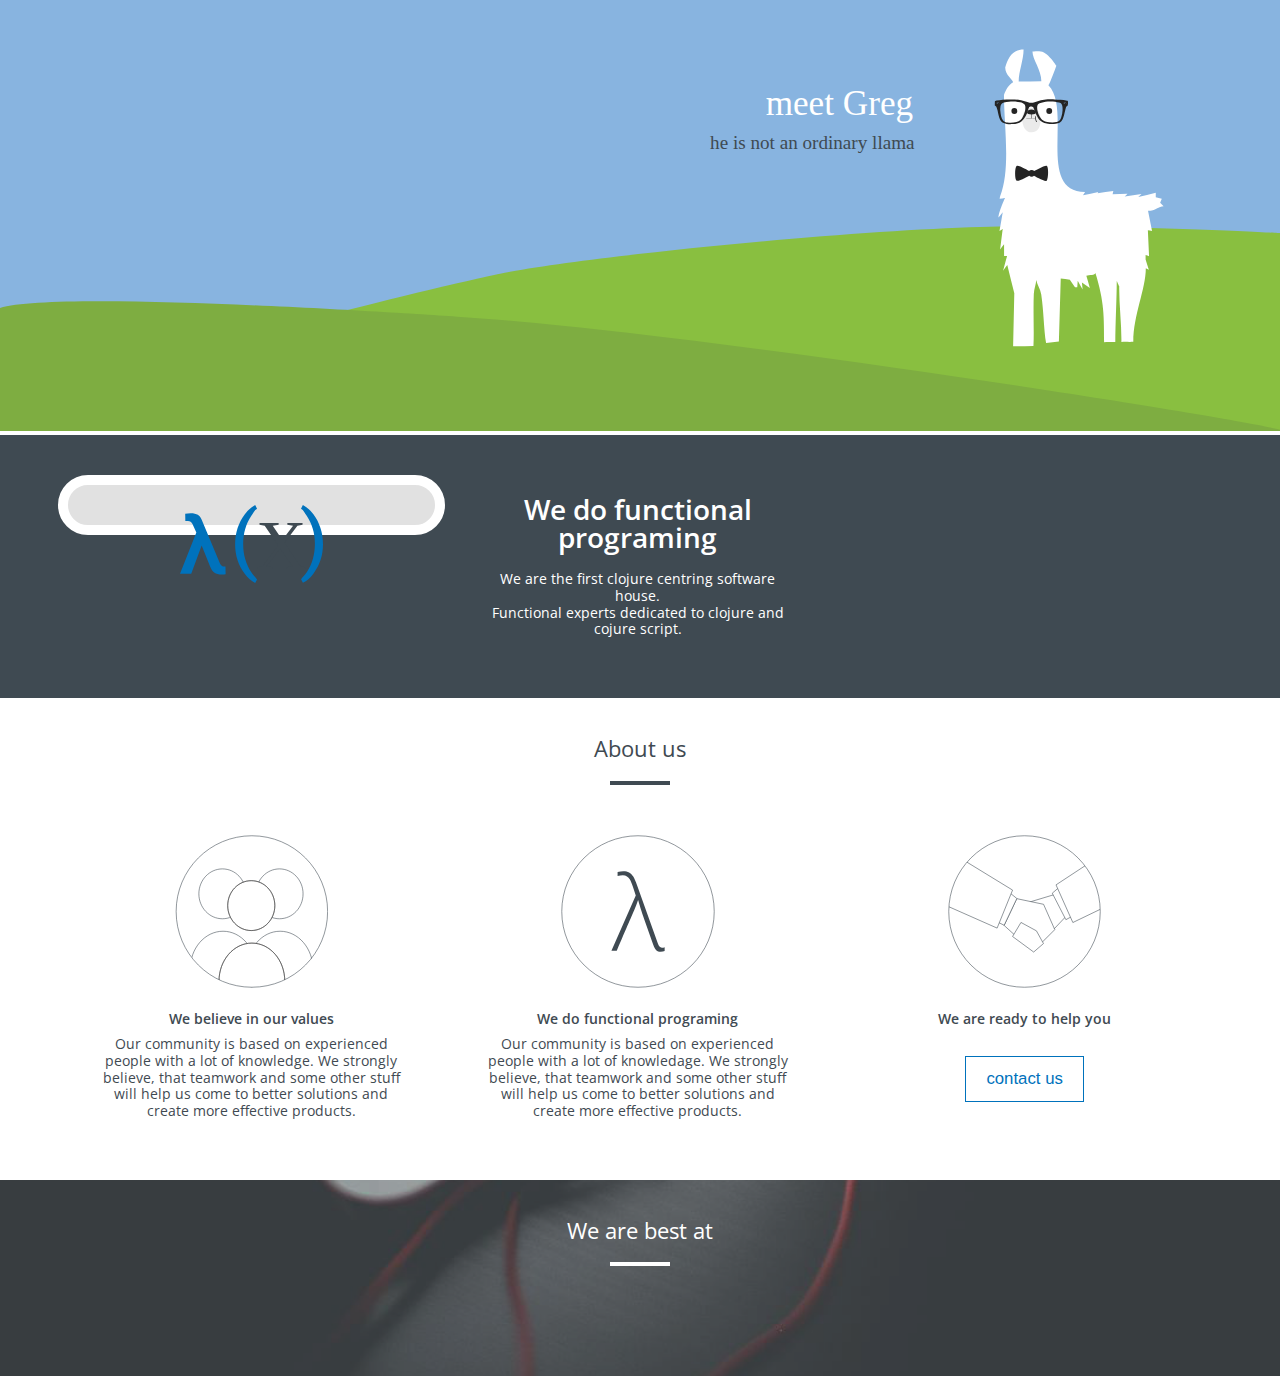
==== index.html @ 120fa84e "Initial commit: * main section * about us section * slogan section * started technologies" ====
<!DOCTYPE html>
<html>
<head lang="en">
    <meta charset="UTF-8">
    <title>LambdaX Website</title>
    <link href='https://fonts.googleapis.com/css?family=Open+Sans:400,300,600,700&subset=latin,latin-ext' rel='stylesheet' type='text/css'>
    <link type="text/css" rel="stylesheet" href="css/main.css" />
</head>
<body>

    <section id="main" class="full-width">
        <img src="img/greg.svg" alt="Greg the programmer" />
        <img src="img/over-greg.svg" alt="over" class="hover-image" />
    </section>
    <section id="slogan" class="dark-theme slogan">
        <div class="page-width">
            <a href="index.html" title="Our awesome website" class="inline-block logo"><img src="img/lambdax-short.svg" alt="LambdaX" /></a>
            <div class="inline-block">
                <h1>We do functional programing</h1>
                <p>We are the first clojure centring software house.<br/>
                    Functional experts dedicated to clojure and cojure script.</p>
            </div>

        </div>
    </section>
    <section id="about-us" class="light-theme about-us">
        <div class="page-width">
            <h1 class="page-title">About us<br/><span></span></h1>
            <div class="rp-container">
                <div class="inline-block">
                    <img src="img/icon-we.svg" alt="Our culture" />
                    <h3>We believe in our values</h3>
                    <p>Our community is based on experienced people with a lot of knowledge. We strongly believe, that
                        teamwork and some other stuff will help us come to better solutions and create more effective products.   </p>
                </div>
                <div class="inline-block">
                    <img src="img/icon-fp.svg" alt="Our culture" />
                    <h3>We do functional programing</h3>
                    <p>Our community is based on experienced people with a lot of knowledage. We strongly believe, that
                        teamwork and some other stuff will help us come to better solutions and create more effective products.   </p>
                </div>
                <div class="inline-block">
                    <img src="img/icon-contact.svg" alt="Our culture" />
                    <h3>We are ready to help you</h3>
                    <button class="btn contact-us">contact us</button>
                </div>

            </div>
        </div>
    </section>

    <section id="technologies" class="dark-theme technologies">
        <div class="page-width">
            <h1 class="page-title">We are best at<br/><span></span></h1>
            <div class="rp-container">
                <div class="inline-block">
                </div>
                <div class="inline-block">
                </div>
                <div class="inline-block">
                </div>

            </div>
        </div>
    </section>

</body>
</html>
---- css/main.css ----
body, html {
    font-family: 'Open Sans', sans-serif;
    font-size: 14px;
    margin: 0;
    padding: 0;
}

section {
    position: relative
}

p {
    margin: 0;
    padding: 0;
    line-height: 1.2em;
}

h1,h2,h3 {
    font-weight: 600;
    margin: 0;
    padding:0;
}

h1 {
    font-size: 2em;
    line-height: 1em;
}

h3 {
    font-size: 1em;
    line-height: 1em;
    font-weight: 600;
    margin-bottom: 10px;

}

.page-title {
    font-weight: 400;
    font-size: 1.6em;
    text-align: center;
    margin-bottom: 30px;
}

.page-title span {
    display: block;
    margin: 20px auto;
    width: 60px;
    border-bottom: 4px solid #3f4a52;
}

.dark-theme .page-title span {
    border-color: #ffffff;
}

.page-width {
    width:1200px;
    max-width: 100%;
    margin: auto auto;
    padding: 40px 20px;
    -webkit-box-sizing: border-box;
    -moz-box-sizing: border-box;
    box-sizing: border-box;
}

.dark-theme {
    background: #3f4a52;
    color: #ffffff;
}

.light-theme {
    color: #3f4a52
}

.inline-block {
    display: inline-block;
    vertical-align: middle;

}


.btn {
    display: block;
    line-height: 1.4em;
    color: #0072bc;
    background: none;
    border: 1px solid #0072bc;
    font-size: 1.2em;
    padding: 10px 20px;
    margin: 30px auto 10px;
    outline: none;
}

.btn:hover {
    background: #0072bc;
    color: #ffffff
}


/****************** main website ********************/

.hover-image {
    position: absolute;
    bottom: 0;
    width: 100%;
}

/****************** slogan **********************/

.logo {
    width: 100px;
    height: 40px;
    background: #e1e1e1;
    border: 10px solid #ffffff;
    -webkit-border-radius: 100px;
    -moz-border-radius: 100px;
    border-radius: 100px;
    text-align: center;
    padding: 30px 0px;
    margin: 0 30px 20px 0;
}

.logo img {
    width: 70%
}

.slogan h1 {
    margin-bottom: 20px;
}


/******************* about us *********************/

.inline-block {
    width: 33.3333%;
    -webkit-box-sizing: border-box;
    -moz-box-sizing: border-box;
    box-sizing: border-box;
    padding: 20px 40px;
    text-align: center;
    margin: 0 -2px;
    vertical-align: top;

}

.inline-block img {
    width: 50%;
    margin-bottom: 20px;
}


/***************** technologies *****************/

.technologies {
    background: url('../img/tech-bg.png') no-repeat center center;
    background-attachment: fixed;
    background-size: cover;
}



@media screen and (max-width: 768px) {
    .logo {margin: 20px auto; display: block;}
    .slogan {text-align: center}

    .about-us .inline-block {
        width: 100%
    }
}
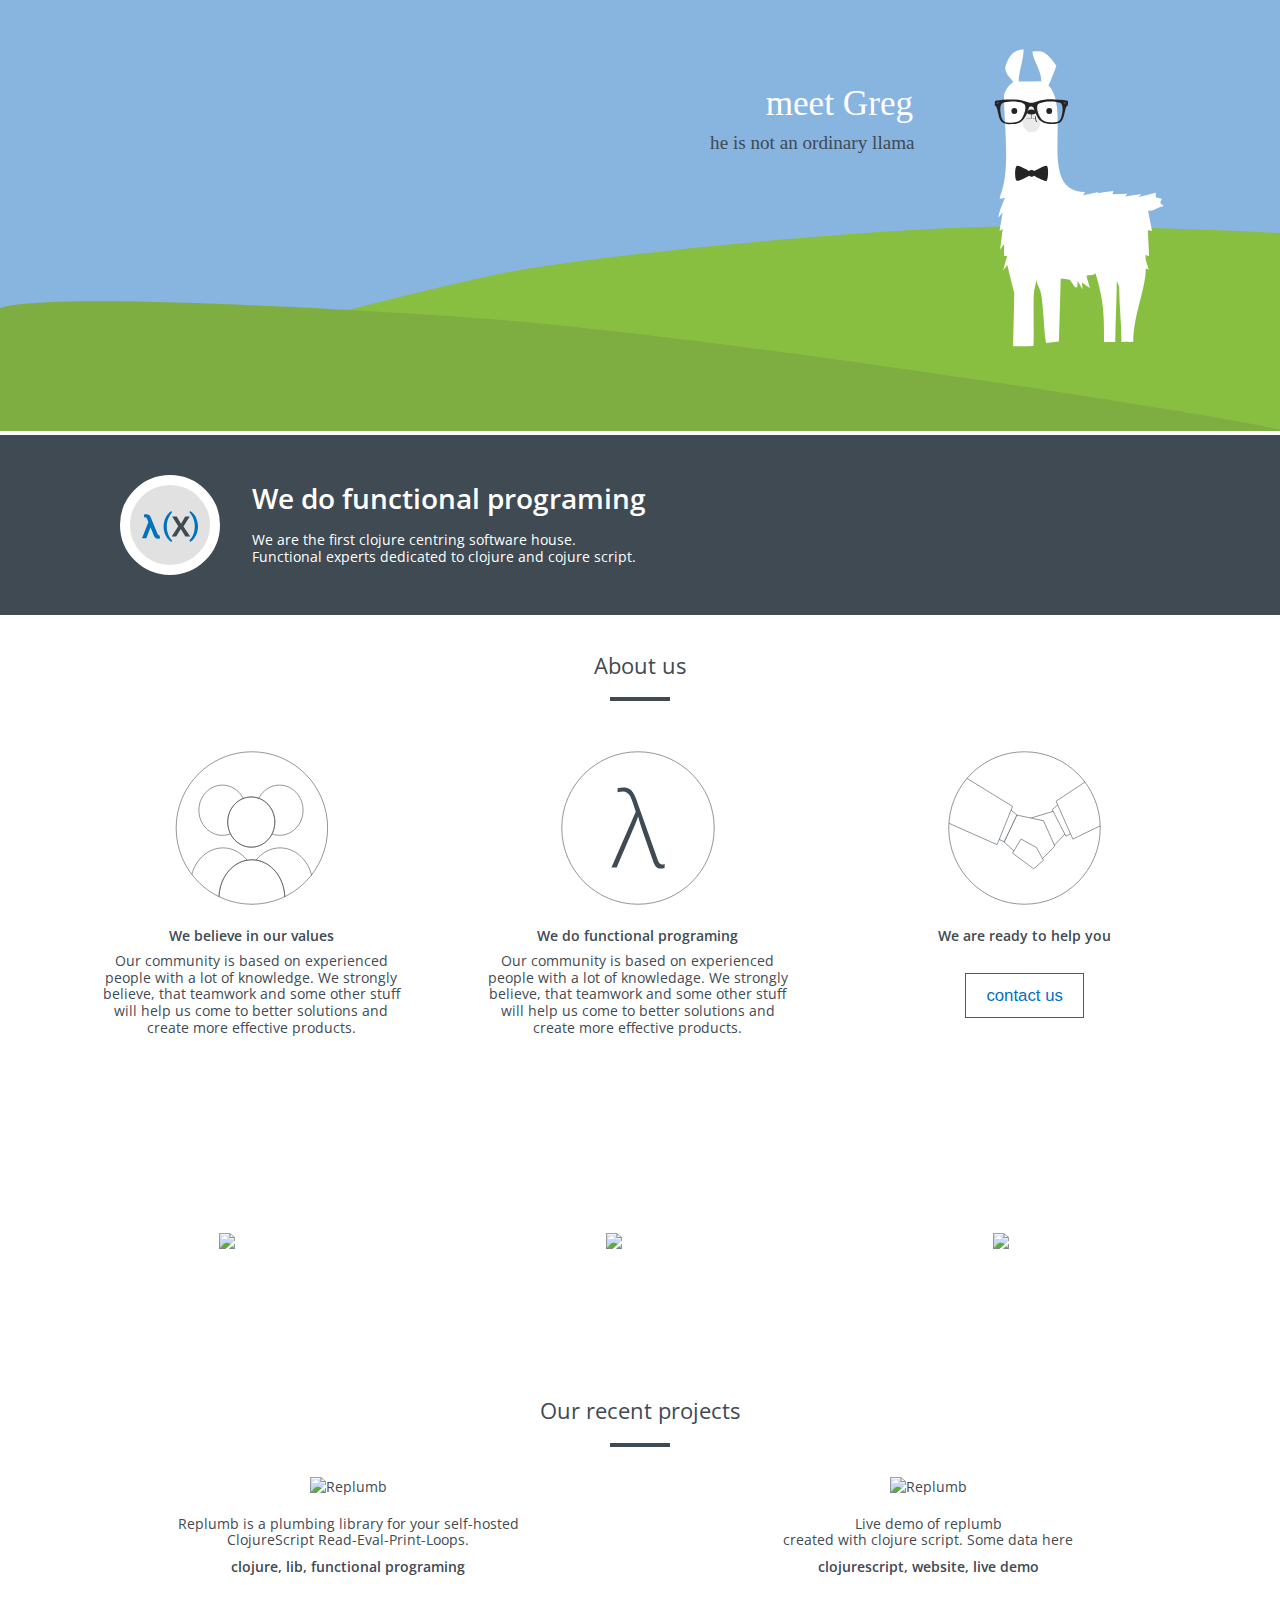
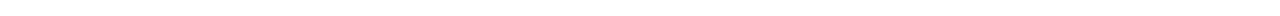
==== commit 4f4a8fa1: "some fixes in done sections" ====
--- a/index.html
+++ b/index.html
@@ -15,7 +15,7 @@
     <section id="slogan" class="dark-theme slogan">
         <div class="page-width">
             <a href="index.html" title="Our awesome website" class="inline-block logo"><img src="img/lambdax-short.svg" alt="LambdaX" /></a>
-            <div class="inline-block">
+            <div class="inline-block slogan">
                 <h1>We do functional programing</h1>
                 <p>We are the first clojure centring software house.<br/>
                     Functional experts dedicated to clojure and cojure script.</p>
@@ -54,15 +54,43 @@
             <h1 class="page-title">We are best at<br/><span></span></h1>
             <div class="rp-container">
                 <div class="inline-block">
+                    <img src="img/cljs.svg" alt="Clojure" />
+                    <h2>Clojure Script</h2>
                 </div>
                 <div class="inline-block">
+                    <img src="img/clojure.svg" alt="Clojure" />
+                    <h2>Clojure</h2>
                 </div>
                 <div class="inline-block">
+                    <img src="img/cljs.svg" alt="Clojure" />
+                    <h2>Clojure Script</h2>
                 </div>
 
             </div>
         </div>
     </section>
 
+    <section id="projects" class="light-theme projects">
+        <div class="page-width">
+            <h1 class="page-title">Our recent projects<br/><span></span></h1>
+            <div class="rp-container">
+                <div class="inline-block">
+                    <img src="img/replumb.svg" alt="Replumb" />
+                    <p>Replumb is a plumbing library for your self-hosted<br/>
+                        ClojureScript Read-Eval-Print-Loops.
+                    </p>
+                    <p class="tags">clojure, lib, functional programing</p>
+
+                </div>
+                <div class="inline-block">
+                    <img src="img/replumb.svg" alt="Replumb" />
+                    <p>Live demo of replumb<br/>
+                        created with clojure script. Some data here</p>
+                    <p class="tags">clojurescript, website, live demo</p>
+                </div>
+            </div>
+        </div>
+    </section>
+
 </body>
 </html>--- a/css/main.css
+++ b/css/main.css
@@ -74,7 +74,11 @@
 .inline-block {
     display: inline-block;
     vertical-align: middle;
-
+    -webkit-box-sizing: border-box;
+    -moz-box-sizing: border-box;
+    box-sizing: border-box;
+    text-align: center;
+    margin: 0 -2px;
 }
 
 
@@ -106,21 +110,27 @@
 
 /****************** slogan **********************/
 
-.logo {
+
+.inline-block.logo {
     width: 100px;
-    height: 40px;
+    height: 100px;
     background: #e1e1e1;
     border: 10px solid #ffffff;
     -webkit-border-radius: 100px;
     -moz-border-radius: 100px;
     border-radius: 100px;
     text-align: center;
-    padding: 30px 0px;
-    margin: 0 30px 20px 0;
+    padding: 26px 0px;
+    margin: 0 30px 0px 60px;
 }
 
-.logo img {
+.inline-block.logo img {
     width: 70%
+}
+
+.inline-block.slogan {
+    width: 70%;
+    text-align: left;
 }
 
 .slogan h1 {
@@ -130,15 +140,11 @@
 
 /******************* about us *********************/
 
-.inline-block {
+
+.about-us .inline-block, .technologies .inline-block {
     width: 33.3333%;
-    -webkit-box-sizing: border-box;
-    -moz-box-sizing: border-box;
-    box-sizing: border-box;
+    vertical-align: top;
     padding: 20px 40px;
-    text-align: center;
-    margin: 0 -2px;
-    vertical-align: top;
 
 }
 
@@ -153,16 +159,33 @@
 .technologies {
     background: url('../img/tech-bg.png') no-repeat center center;
     background-attachment: fixed;
-    background-size: cover;
+    background-size: 100%;
+}
+
+.technologies h2 {
+    text-transform: uppercase;
+}
+
+
+/**************** projects ********************/
+
+.projects .inline-block{
+    width: 50%;
+}
+
+.tags {
+    font-weight: 600;
+    margin-top: 10px;
 }
 
 
 
+
 @media screen and (max-width: 768px) {
-    .logo {margin: 20px auto; display: block;}
+    .inline-block.logo {margin: 20px auto; display: block;}
     .slogan {text-align: center}
 
-    .about-us .inline-block {
+    .inline-block {
         width: 100%
     }
 }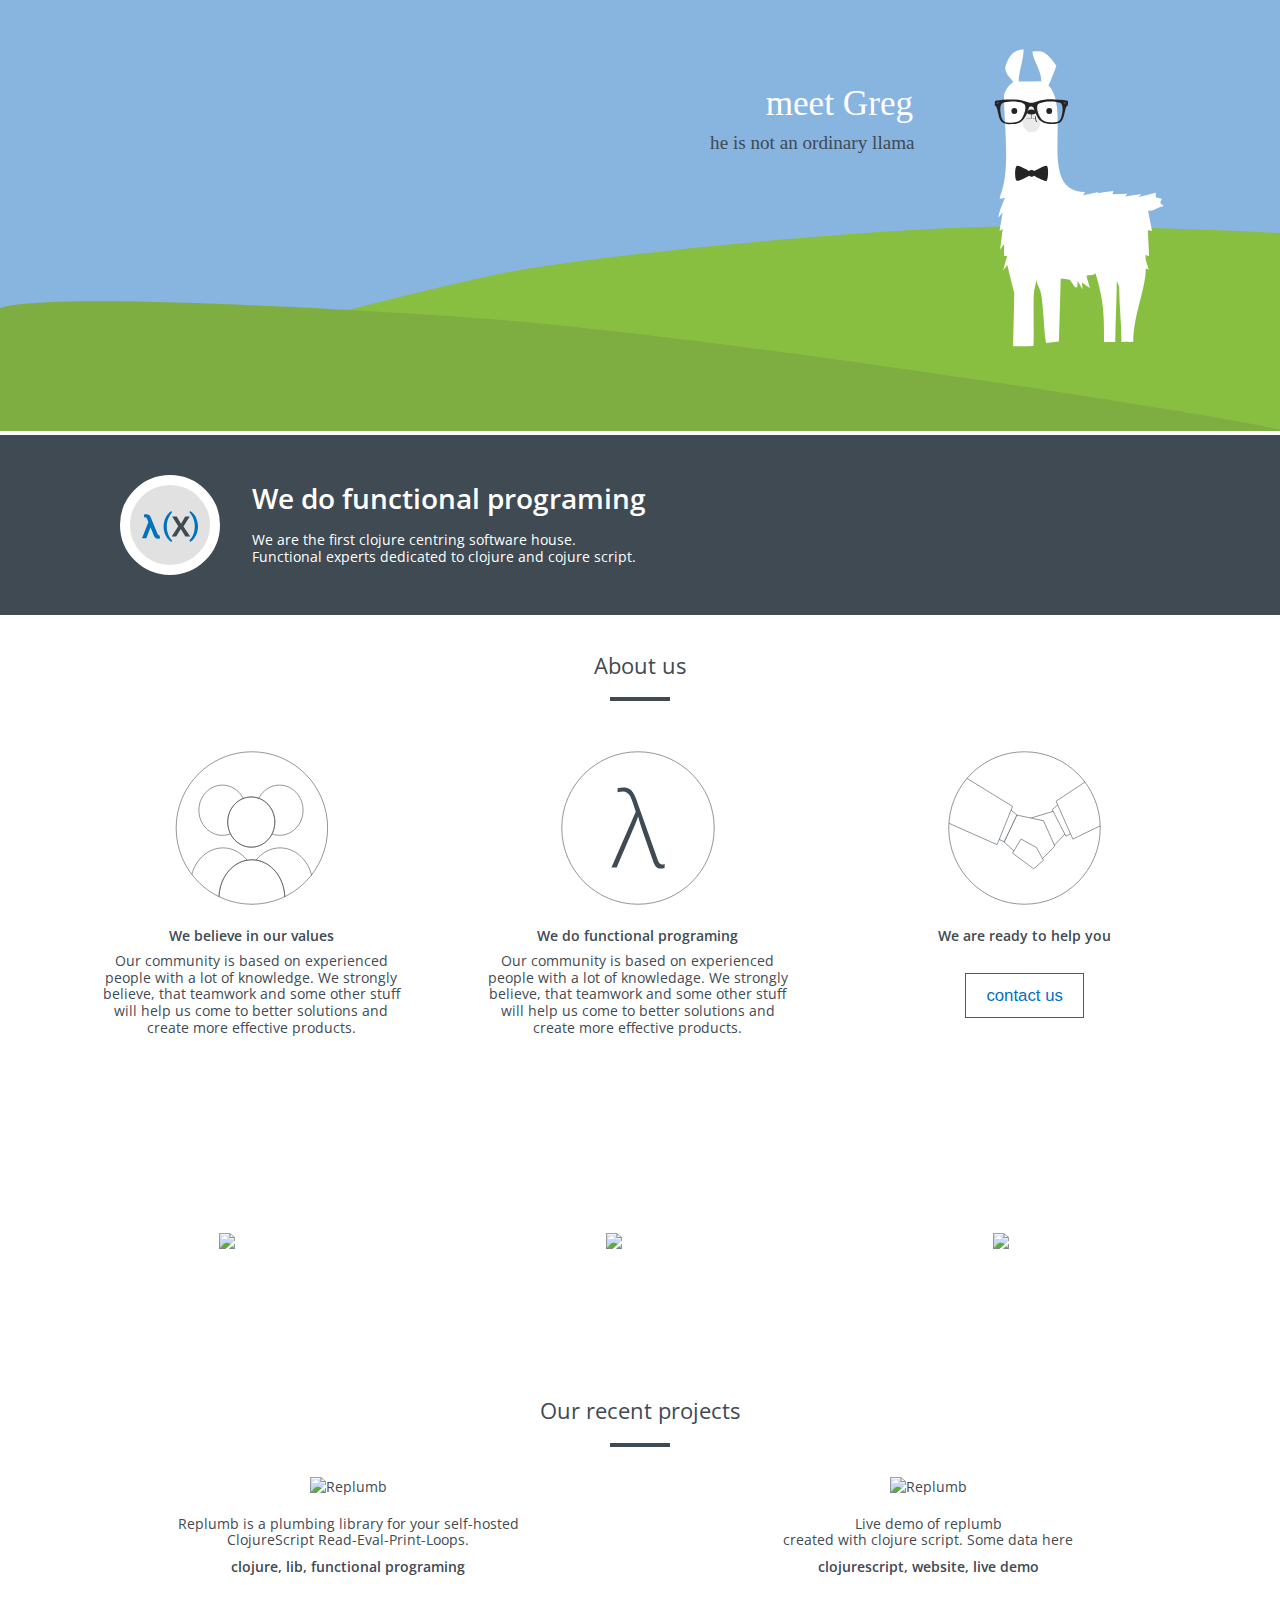
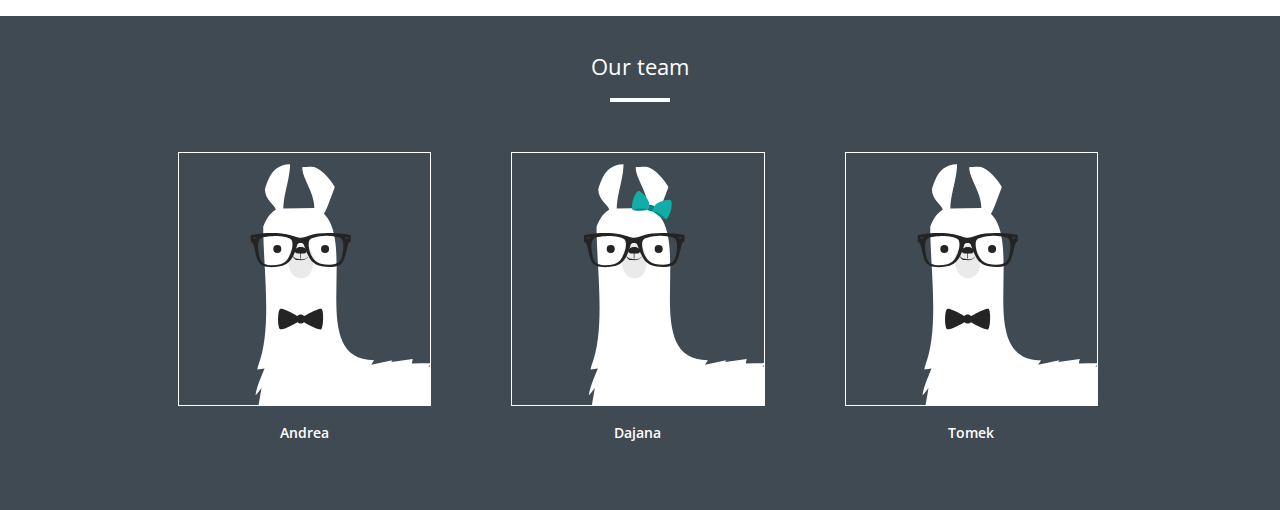
==== commit e0c3f528: "added team section" ====
--- a/index.html
+++ b/index.html
@@ -26,7 +26,7 @@
     <section id="about-us" class="light-theme about-us">
         <div class="page-width">
             <h1 class="page-title">About us<br/><span></span></h1>
-            <div class="rp-container">
+            <div class="rp-container three-part">
                 <div class="inline-block">
                     <img src="img/icon-we.svg" alt="Our culture" />
                     <h3>We believe in our values</h3>
@@ -52,7 +52,7 @@
     <section id="technologies" class="dark-theme technologies">
         <div class="page-width">
             <h1 class="page-title">We are best at<br/><span></span></h1>
-            <div class="rp-container">
+            <div class="rp-container three-part">
                 <div class="inline-block">
                     <img src="img/cljs.svg" alt="Clojure" />
                     <h2>Clojure Script</h2>
@@ -92,5 +92,42 @@
         </div>
     </section>
 
+    <section id="team" class="dark-theme team">
+        <div class="page-width">
+            <h1 class="page-title">Our team<br/><span></span></h1>
+            <div class="rp-container three-part">
+                <div class="inline-block">
+                    <div class="image">
+                        <img src="img/boy.svg" alt="Andrea" class="animated" />
+                        <div class="egg animated">
+                            <p>Hello there!</p>
+                        </div>
+                    </div>
+
+                    <h3>Andrea</h3>
+                </div>
+                <div class="inline-block">
+                    <div class="image">
+                        <img src="img/girl.svg" alt="Dajana" class="animated" />
+                        <div class="egg animated">
+                            <p>Hello there!</p>
+                        </div>
+                    </div>
+                    <h3>Dajana</h3>
+                </div>
+                <div class="inline-block">
+                    <div class="image">
+                        <img src="img/boy.svg" alt="Tomek" class="animated" />
+                        <div class="egg animated">
+                            <p>Hello there!</p>
+                        </div>
+                    </div>
+                    <h3>Tomek</h3>
+                </div>
+
+            </div>
+        </div>
+    </section>
+
 </body>
 </html>--- a/css/main.css
+++ b/css/main.css
@@ -99,6 +99,14 @@
     color: #ffffff
 }
 
+.animated {
+    -webkit-transition: all 300ms ease-in-out;
+    -moz-transition: all 300ms ease-in-out;
+    -ms-transition: all 300ms ease-in-out;
+    -o-transition: all 300ms ease-in-out;
+    transition: all 300ms ease-in-out;
+}
+
 
 /****************** main website ********************/
 
@@ -106,6 +114,7 @@
     position: absolute;
     bottom: 0;
     width: 100%;
+    z-index: 999;
 }
 
 /****************** slogan **********************/
@@ -141,7 +150,7 @@
 /******************* about us *********************/
 
 
-.about-us .inline-block, .technologies .inline-block {
+.three-part .inline-block {
     width: 33.3333%;
     vertical-align: top;
     padding: 20px 40px;
@@ -159,7 +168,7 @@
 .technologies {
     background: url('../img/tech-bg.png') no-repeat center center;
     background-attachment: fixed;
-    background-size: 100%;
+    background-size: cover;
 }
 
 .technologies h2 {
@@ -179,13 +188,62 @@
 }
 
 
+/***************** team ***********************/
+
+.team .rp-container {
+    padding: 0px 80px
+}
+
+.team .inline-block img{
+    width: 100%;
+    margin: 0;
+    bottom: 0;
+    vertical-align: bottom;
+}
+
+.team .image {
+    margin: 0 auto 20px;
+    border: 1px solid #ffffff;
+    position: relative;
+    overflow: hidden;
+}
+
+.egg {
+    position: absolute;
+    top: 0;
+    width: 100%;
+    height: 100%;
+    background: rgba(255, 255, 255, 0.6);
+    color: #3f4a52;
+    text-align: center;
+    font-size: 3em;
+    opacity: 0;
+}
+
+.egg p {
+    margin: 30px 0
+}
+
+.team .image:hover img {
+    -moz-transform: rotate(-90deg);
+    -webkit-transform: rotate(-90deg);
+    -o-transform: rotate(-90deg);
+    -ms-transform: rotate(-90deg);
+    transform: rotate(-90deg);
+}
+
+.team .image:hover .egg {
+    opacity: 1;
+}
 
 
 @media screen and (max-width: 768px) {
     .inline-block.logo {margin: 20px auto; display: block;}
     .slogan {text-align: center}
 
-    .inline-block {
+    .three-part .inline-block {
         width: 100%
     }
+
+    .team .rp-container { padding: 0}
 }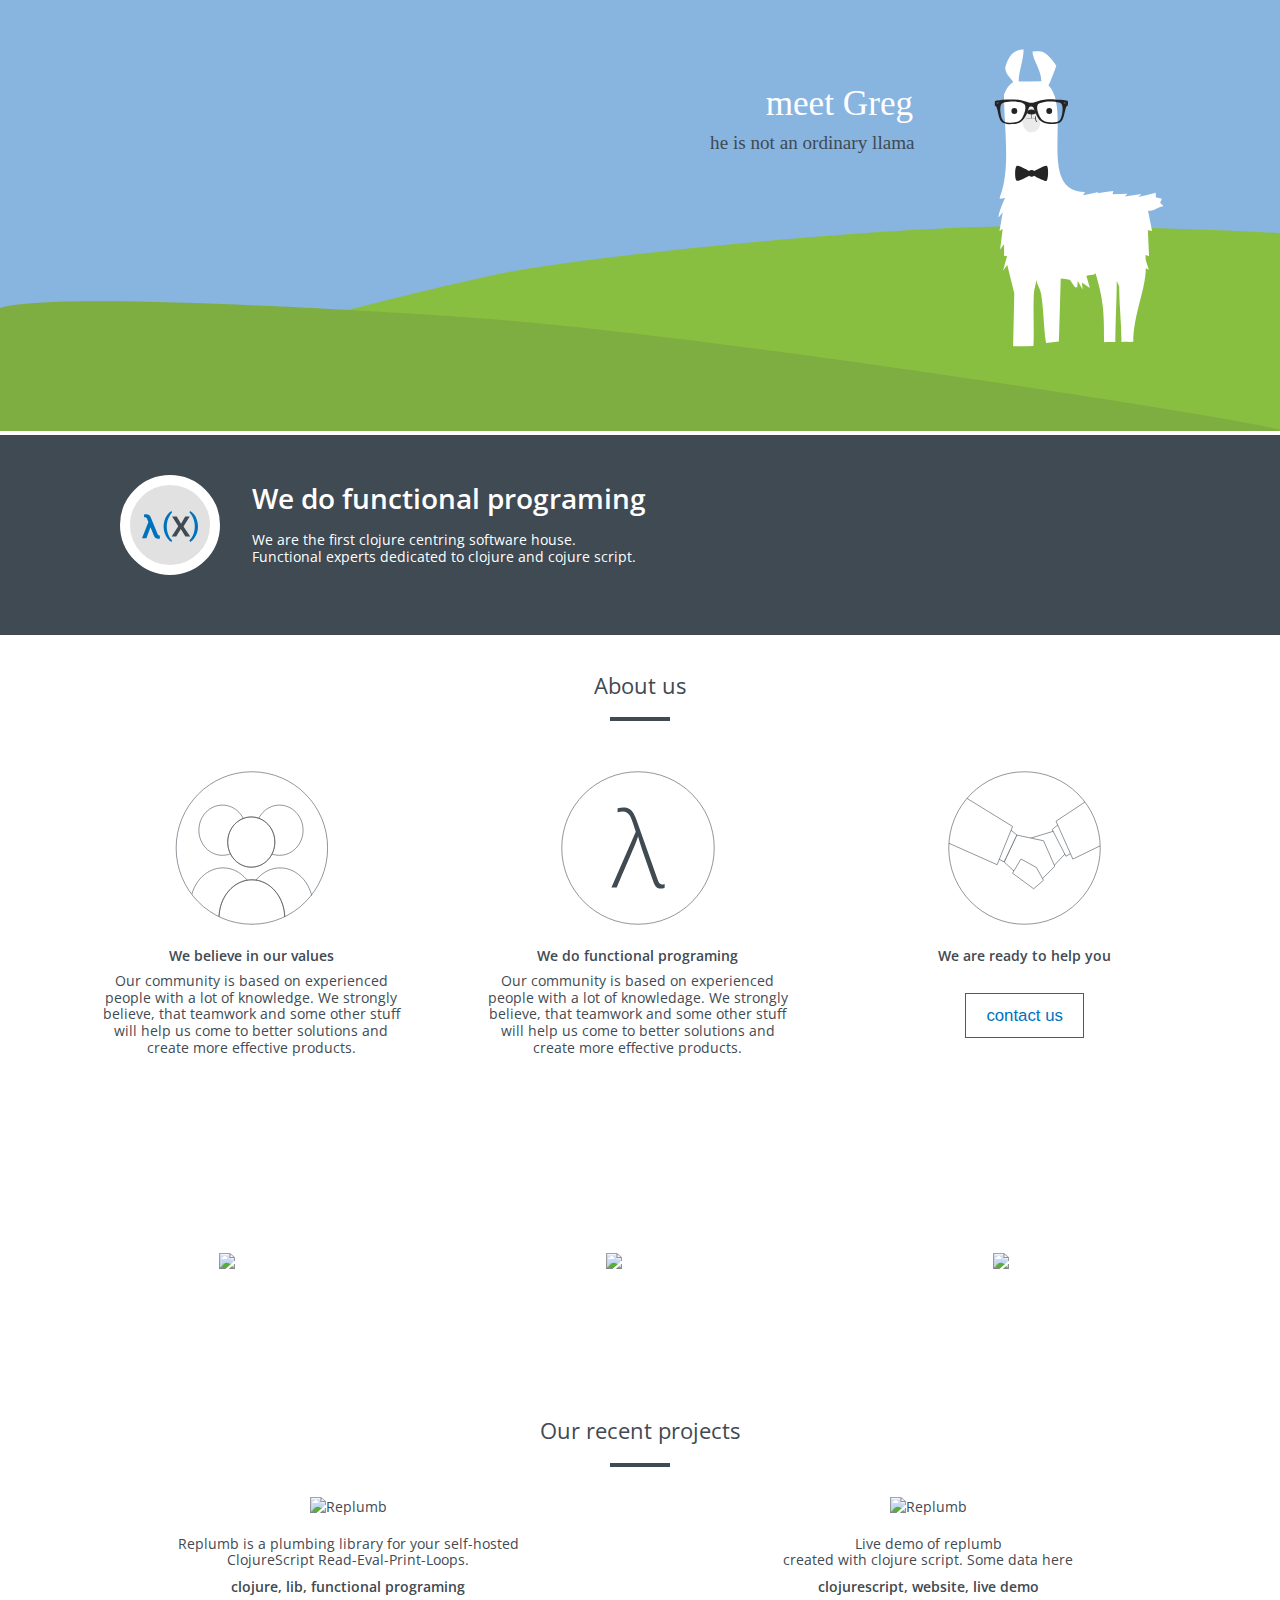
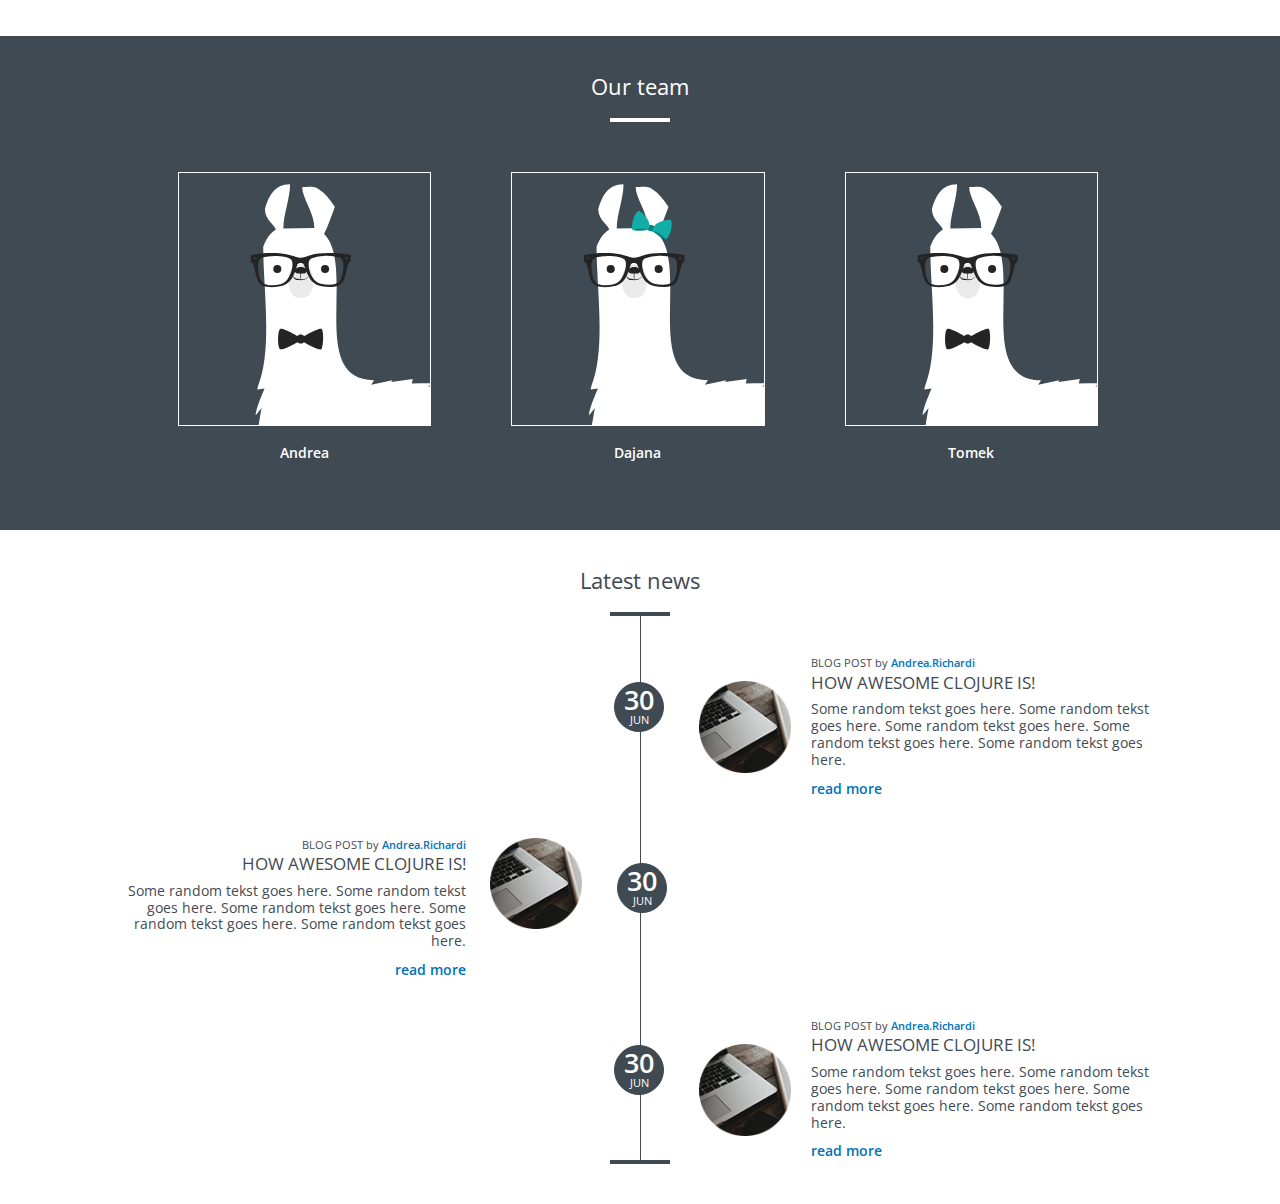
==== commit 308777c5: "news section without responsive implementation" ====
--- a/index.html
+++ b/index.html
@@ -129,5 +129,68 @@
         </div>
     </section>
 
+    <section id="news" class="light-theme news">
+        <div class="page-width">
+            <h1 class="page-title">Latest news<br/><span></span></h1>
+            <div class="rp-container">
+                <div class="news-box">
+                    <img src="img/news.png" alt="news" class="inline-block" />
+                    <div class="inline-block text">
+                        <p class="top">
+                            <span class="type">BLOG POST</span>
+                            by
+                            <span class="author">Andrea.Richardi</span>
+                        </p>
+                        <h3>How awesome Clojure is!</h3>
+                        <p>Some random tekst goes here. Some random tekst
+                            goes here. Some random tekst goes here. Some
+                            random tekst goes here. Some random tekst goes here. </p>
+                        <a href="#" title="more">read more</a>
+                    </div>
+                    <span class="calendar-card">
+                        <strong>30</strong>JUN
+                    </span>
+                </div>
+                <div class="news-box">
+                    <img src="img/news.png" alt="news" class="inline-block" />
+                    <div class="inline-block text">
+                        <p class="top">
+                            <span class="type">BLOG POST</span>
+                            by
+                            <span class="author">Andrea.Richardi</span>
+                        </p>
+                        <h3>How awesome Clojure is!</h3>
+                        <p>Some random tekst goes here. Some random tekst
+                            goes here. Some random tekst goes here. Some
+                            random tekst goes here. Some random tekst goes here. </p>
+                        <a href="#" title="more">read more</a>
+                    </div>
+                    <span class="calendar-card">
+                        <strong>30</strong>JUN
+                    </span>
+                </div>
+                <div class="news-box">
+                    <img src="img/news.png" alt="news" class="inline-block" />
+                    <div class="inline-block text">
+                        <p class="top">
+                            <span class="type">BLOG POST</span>
+                            by
+                            <span class="author">Andrea.Richardi</span>
+                        </p>
+                        <h3>How awesome Clojure is!</h3>
+                        <p>Some random tekst goes here. Some random tekst
+                            goes here. Some random tekst goes here. Some
+                            random tekst goes here. Some random tekst goes here. </p>
+                        <a href="#" title="more">read more</a>
+                    </div>
+                    <span class="calendar-card">
+                        <strong>30</strong>JUN
+                    </span>
+                </div>
+                <span class="news-end"></span>
+            </div>
+        </div>
+    </section>
+
 </body>
 </html>--- a/css/main.css
+++ b/css/main.css
@@ -15,6 +15,13 @@
     line-height: 1.2em;
 }
 
+a {
+    color: #0072bc;
+    font-weight: 600;
+    text-decoration: none;
+    font-size: 1em;
+}
+
 h1,h2,h3 {
     font-weight: 600;
     margin: 0;
@@ -43,7 +50,7 @@
 
 .page-title span {
     display: block;
-    margin: 20px auto;
+    margin: 20px auto 0;
     width: 60px;
     border-bottom: 4px solid #3f4a52;
 }
@@ -119,6 +126,10 @@
 
 /****************** slogan **********************/
 
+section.slogan {
+    padding-bottom: 20px;
+}
+
 
 .inline-block.logo {
     width: 100px;
@@ -237,6 +248,114 @@
 }
 
 
+/**************** news *******************/
+
+.news .page-title {
+    margin-bottom: 0;
+}
+
+.news-box {
+    position: relative;
+    width: 50%;
+    -webkit-box-sizing: border-box;
+    -moz-box-sizing: border-box;
+    box-sizing: border-box;
+    padding: 40px 60px 0px;
+}
+
+.news-box:nth-of-type(2n+1) {
+    margin-left: 50%;
+    border-left: 1px solid #3f4a52;
+}
+.news-box:nth-of-type(2n) {
+    margin-left: 1px;
+    border-right: 1px solid #3f4a52;
+}
+
+.news-box img {
+    width: 20%;
+}
+
+.news-box .text {
+    width: 80%;
+    text-align: left;
+    padding-left: 20px;
+}
+
+.news-box:nth-of-type(2n) .text {
+    text-align: right;
+    padding: 0 20px 0 0;
+}
+
+.news-box:nth-of-type(2n) img {
+    float: right;
+}
+
+.news-box h3 {
+    font-weight: 400;
+    text-transform: uppercase;
+    font-size: 1.2em;
+}
+
+.news-box p.top {
+    font-size: 0.8em;
+    margin-bottom: 5px;
+}
+
+.news-box .author {
+    color: #0072bc;
+    font-weight: 600;
+}
+
+.news-box .text p:last-of-type {
+    margin-bottom: 10px;
+}
+
+.calendar-card {
+    position: absolute;
+    background: #3f4a52;
+    color: #ffffff;
+    text-align: center;
+    width: 50px;
+    height: 50px;
+    -webkit-box-sizing: border-box;
+    -moz-box-sizing: border-box;
+    box-sizing: border-box;
+    border: 1px solid #3f4a52;
+    -webkit-border-radius: 50px;
+    -moz-border-radius: 50px;
+    border-radius: 50px;
+    top: 50%;
+    margin-top: -25px;
+    font-size: 0.8em;
+    padding: 5px 0
+}
+
+.calendar-card strong {
+    display: block;
+    margin: auto auto;
+    font-size: 2.4em;
+    line-height: 0.9em;
+    font-weight: 600;
+}
+
+.news-box:nth-of-type(2n+1) .calendar-card {
+    left: -27px;
+}
+
+.news-box:nth-of-type(2n) .calendar-card {
+    right: -27px;
+}
+
+
+.news-end {
+    display:block;
+    margin: auto auto;
+    border-top: 4px solid #3f4a52;
+    width: 60px;
+}
+
+
 @media screen and (max-width: 768px) {
     .inline-block.logo {margin: 20px auto; display: block;}
     .slogan {text-align: center}
